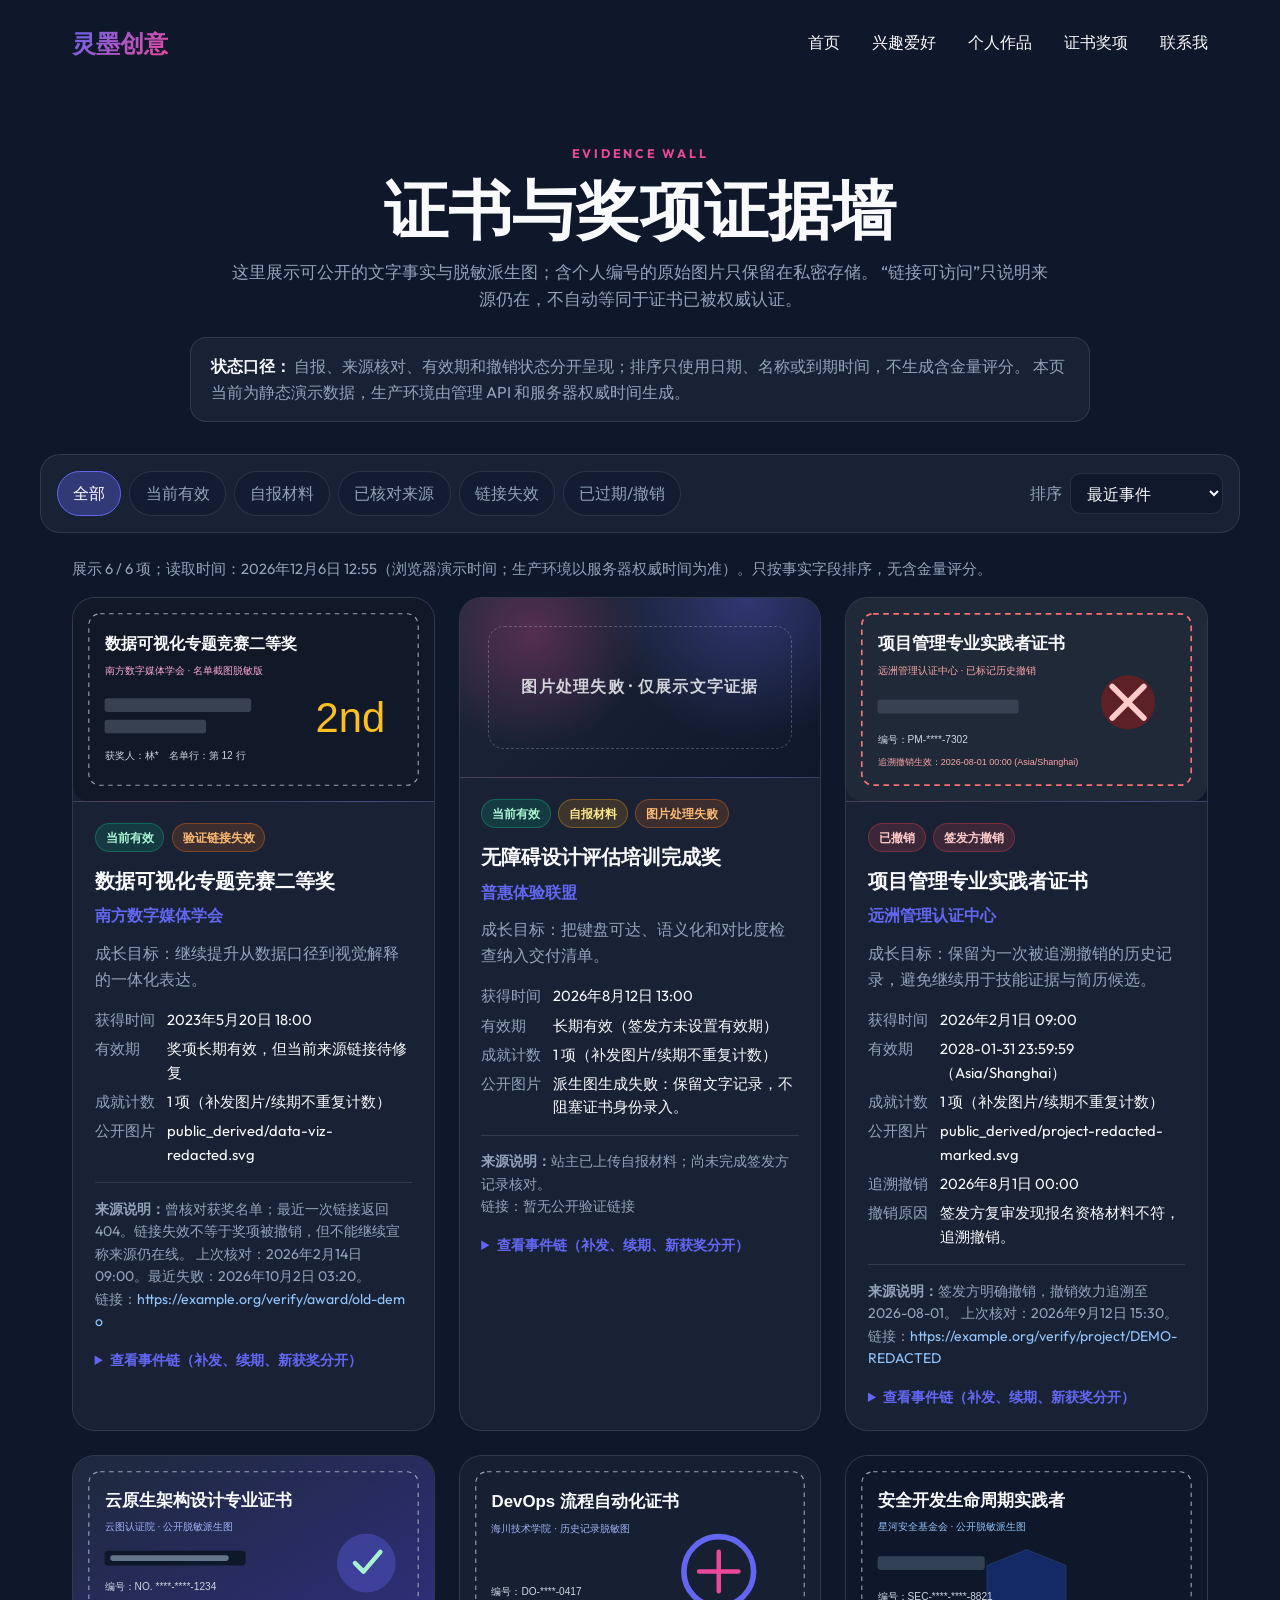
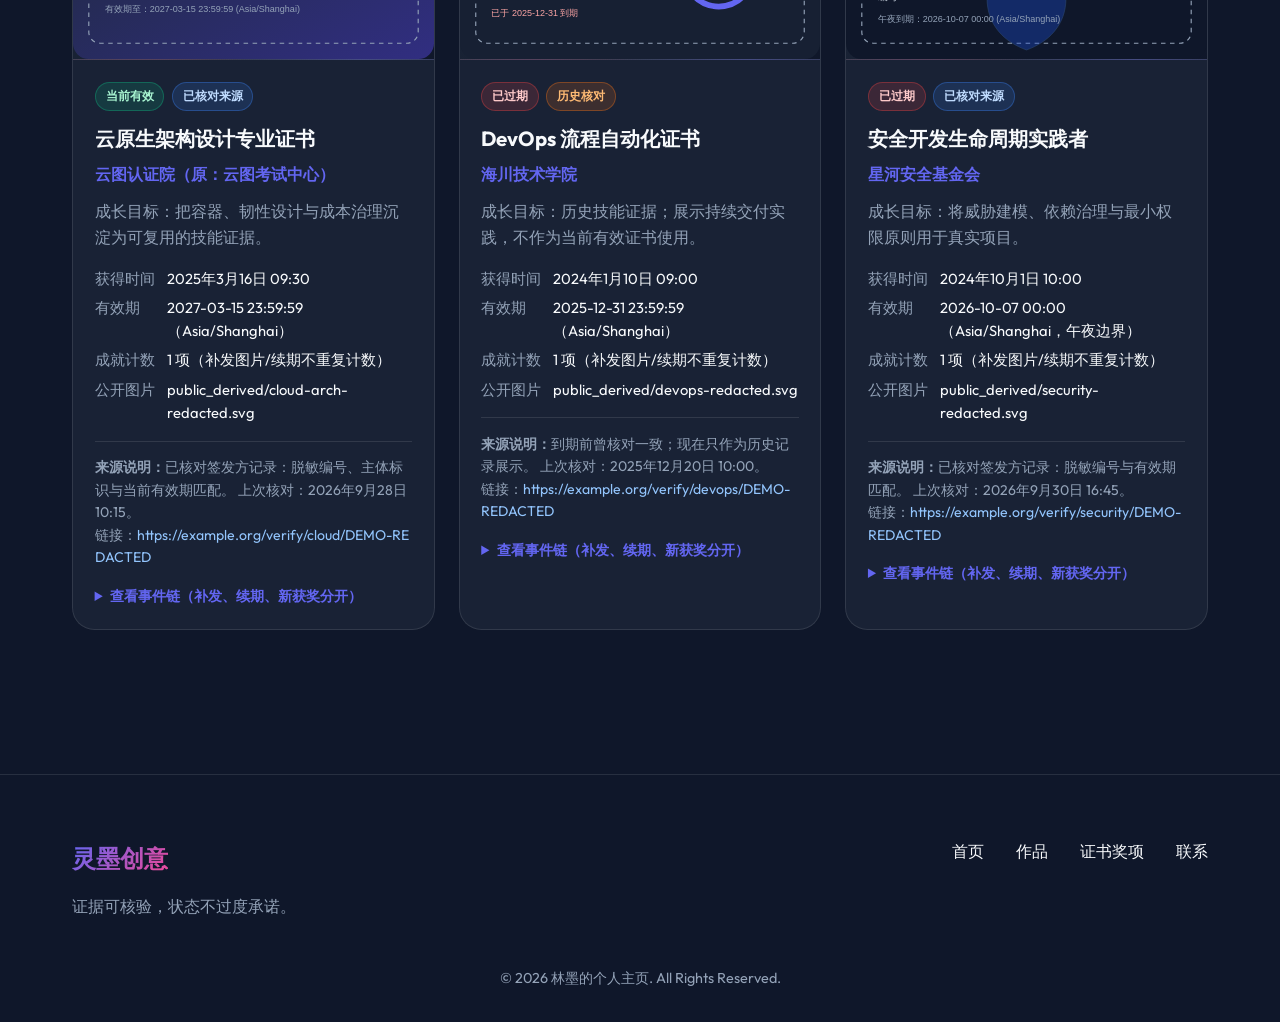
==== certificates.html @ 48c0f349 "[A] 构建证书奖项的证据管理，访客墙展示文字与脱敏图片，站主通过管理API录入签发方、有效期和成长目标，后台数据库保留证书身份及修订。同一证书补发图片、续期和新获奖是不同事件，不能每上传一次图片就新" ====
<!DOCTYPE html>
<html lang="zh-CN">
<head>
  <meta charset="UTF-8">
  <meta name="viewport" content="width=device-width, initial-scale=1.0">
  <title>证书与奖项证据墙 | 林墨</title>
  <link rel="stylesheet" href="css/style.css">
  <link rel="stylesheet" href="css/certificates.css">
  <link href="https://fonts.googleapis.com/css2?family=Outfit:wght@300;400;600;800&family=Noto+Sans+SC:wght@300;400;700&display=swap" rel="stylesheet">
</head>
<body>
  <div id="toast-container"></div>

  <header class="scrolled">
    <div class="container">
      <nav>
        <a href="index.html" class="logo">灵墨创意</a>
        <ul class="nav-links">
          <li><a href="index.html">首页</a></li>
          <li><a href="hobbies.html">兴趣爱好</a></li>
          <li><a href="portfolio.html">个人作品</a></li>
          <li><a href="certificates.html">证书奖项</a></li>
          <li><a href="contact.html">联系我</a></li>
        </ul>
      </nav>
    </div>
  </header>

  <main class="certificate-page">
    <section class="certificate-hero container">
      <p class="eyebrow">EVIDENCE WALL</p>
      <h1>证书与奖项证据墙</h1>
      <p class="lede">
        这里展示可公开的文字事实与脱敏派生图；含个人编号的原始图片只保留在私密存储。
        “链接可访问”只说明来源仍在，不自动等同于证书已被权威认证。
      </p>
      <div class="trust-note glass" role="note">
        <strong>状态口径：</strong>
        自报、来源核对、有效期和撤销状态分开呈现；排序只使用日期、名称或到期时间，不生成含金量评分。
        本页当前为静态演示数据，生产环境由管理 API 和服务器权威时间生成。
      </div>
    </section>

    <section class="container toolbar glass" aria-label="证书筛选与排序">
      <div class="filter-group" role="group" aria-label="按状态筛选">
        <button class="filter-chip active" type="button" data-filter="all">全部</button>
        <button class="filter-chip" type="button" data-filter="valid">当前有效</button>
        <button class="filter-chip" type="button" data-filter="self_reported">自报材料</button>
        <button class="filter-chip" type="button" data-filter="source_verified">已核对来源</button>
        <button class="filter-chip" type="button" data-filter="stale">链接失效</button>
        <button class="filter-chip" type="button" data-filter="invalid">已过期/撤销</button>
      </div>
      <label class="sort-control">
        排序
        <select id="certificate-sort">
          <option value="recent">最近事件</option>
          <option value="expiry">到期时间近→远</option>
          <option value="title">名称 A→Z</option>
        </select>
      </label>
    </section>

    <section class="container">
      <div id="result-meta" class="result-meta" aria-live="polite"></div>
      <div id="certificate-grid" class="certificate-grid"></div>
      <div id="empty-state" class="empty-state glass" hidden>没有符合当前筛选条件的证书或奖项。</div>
    </section>
  </main>

  <template id="certificate-card-template">
    <article class="certificate-card glass">
      <div class="card-visual" aria-hidden="true"></div>
      <div class="card-body">
        <div class="badge-row"></div>
        <h2></h2>
        <p class="issuer"></p>
        <p class="goal"></p>
        <dl class="fact-list"></dl>
        <p class="source-line"></p>
        <details class="event-timeline">
          <summary>查看事件链（补发、续期、新获奖分开）</summary>
          <ol></ol>
        </details>
      </div>
    </article>
  </template>

  <footer>
    <div class="container">
      <div class="footer-content">
        <div class="footer-info">
          <span class="logo">灵墨创意</span>
          <p style="margin-top: 1rem; color: var(--text-muted);">证据可核验，状态不过度承诺。</p>
        </div>
        <ul class="nav-links">
          <li><a href="index.html">首页</a></li>
          <li><a href="portfolio.html">作品</a></li>
          <li><a href="certificates.html">证书奖项</a></li>
          <li><a href="contact.html">联系</a></li>
        </ul>
      </div>
      <div class="footer-bottom">
        <p>&copy; 2026 林墨的个人主页. All Rights Reserved.</p>
      </div>
    </div>
  </footer>

  <script src="js/certificates.js"></script>
  <script src="js/main.js"></script>
</body>
</html>
---- css/style.css ----
:root {
    --primary: #6366f1;
    --primary-dark: #4f46e5;
    --secondary: #ec4899;
    --bg-dark: #0f172a;
    --card-bg: rgba(30, 41, 59, 0.7);
    --glass-border: rgba(255, 255, 255, 0.1);
    --text-white: #f8fafc;
    --text-muted: #94a3b8;
    --font-main: 'Outfit', 'Inter', -apple-system, sans-serif;
    --transition: all 0.3s cubic-bezier(0.4, 0, 0.2, 1);
}

* {
    margin: 0;
    padding: 0;
    box-sizing: border-box;
}

body {
    background-color: var(--bg-dark);
    color: var(--text-white);
    font-family: var(--font-main);
    line-height: 1.6;
    overflow-x: hidden;
}

a {
    text-decoration: none;
    color: inherit;
    transition: var(--transition);
}

ul {
    list-style: none;
}

/* Glassmorphism Utility */
.glass {
    background: var(--card-bg);
    backdrop-filter: blur(12px);
    -webkit-backdrop-filter: blur(12px);
    border: 1px solid var(--glass-border);
}

/* Base Components */
.container {
    max-width: 1200px;
    margin: 0 auto;
    padding: 0 2rem;
}

header {
    position: fixed;
    top: 0;
    width: 100%;
    z-index: 1000;
    padding: 1.5rem 0;
    transition: var(--transition);
}

header.scrolled {
    padding: 1rem 0;
    background: rgba(15, 23, 42, 0.9);
}

nav {
    display: flex;
    justify-content: space-between;
    align-items: center;
}

.logo {
    font-size: 1.5rem;
    font-weight: 800;
    background: linear-gradient(135deg, var(--primary), var(--secondary));
    -webkit-background-clip: text;
    -webkit-text-fill-color: transparent;
}

.nav-links {
    display: flex;
    gap: 2rem;
}

.nav-links a:hover {
    color: var(--primary);
}

/* Toast/Notification System */
#toast-container {
    position: fixed;
    top: 2rem;
    right: 2rem;
    z-index: 1001;
}

.toast {
    padding: 1rem 2rem;
    border-radius: 0.75rem;
    margin-bottom: 1rem;
    animation: slideIn 0.3s ease-out;
    display: flex;
    align-items: center;
    gap: 0.75rem;
    font-weight: 500;
}

.toast.success { background: #10b981; }
.toast.error { background: #ef4444; }

@keyframes slideIn {
    from { transform: translateX(100%); opacity: 0; }
    to { transform: translateX(0); opacity: 1; }
}

/* Footer */
footer {
    padding: 4rem 0 2rem;
    border-top: 1px solid var(--glass-border);
    margin-top: 4rem;
}

.footer-content {
    display: flex;
    justify-content: space-between;
    flex-wrap: wrap;
    gap: 2rem;
}

.footer-bottom {
    text-align: center;
    margin-top: 3rem;
    color: var(--text-muted);
    font-size: 0.9rem;
}
---- css/certificates.css ----
.certificate-page {
  padding: 9rem 0 5rem;
}

.certificate-hero {
  text-align: center;
  margin-bottom: 2rem;
}

.eyebrow {
  color: var(--secondary);
  font-weight: 700;
  letter-spacing: .22em;
  font-size: .78rem;
  margin-bottom: .75rem;
}

.certificate-hero h1 {
  font-size: clamp(2.2rem, 5vw, 4.5rem);
  line-height: 1.05;
  margin-bottom: 1rem;
}

.lede {
  max-width: 820px;
  margin: 0 auto;
  color: var(--text-muted);
  font-size: 1.05rem;
}

.trust-note {
  max-width: 900px;
  margin: 1.5rem auto 0;
  padding: 1rem 1.25rem;
  border-radius: 1rem;
  text-align: left;
  color: var(--text-muted);
}

.trust-note strong { color: var(--text-white); }

.toolbar {
  display: flex;
  justify-content: space-between;
  align-items: center;
  gap: 1rem;
  flex-wrap: wrap;
  border-radius: 1.25rem;
  padding: 1rem;
  margin-bottom: 1.5rem;
}

.filter-group {
  display: flex;
  gap: .5rem;
  flex-wrap: wrap;
}

.filter-chip {
  border: 1px solid var(--glass-border);
  background: rgba(15, 23, 42, .45);
  color: var(--text-muted);
  border-radius: 999px;
  padding: .55rem .95rem;
  cursor: pointer;
  font: inherit;
  transition: var(--transition);
}

.filter-chip:hover,
.filter-chip.active {
  color: white;
  border-color: var(--primary);
  background: rgba(99, 102, 241, .35);
}

.sort-control {
  display: flex;
  align-items: center;
  gap: .5rem;
  color: var(--text-muted);
}

.sort-control select {
  background: rgba(15, 23, 42, .8);
  color: var(--text-white);
  border: 1px solid var(--glass-border);
  border-radius: .65rem;
  padding: .55rem .75rem;
  font: inherit;
}

.result-meta {
  color: var(--text-muted);
  margin: 0 0 1rem;
  font-size: .92rem;
}

.certificate-grid {
  display: grid;
  grid-template-columns: repeat(auto-fit, minmax(320px, 1fr));
  gap: 1.5rem;
}

.certificate-card {
  display: flex;
  flex-direction: column;
  border-radius: 1.4rem;
  overflow: hidden;
  transition: var(--transition);
}

.certificate-card:hover {
  transform: translateY(-6px);
  border-color: rgba(99, 102, 241, .7);
}

.card-visual {
  min-height: 180px;
  background:
    radial-gradient(circle at 20% 20%, rgba(236, 72, 153, .28), transparent 35%),
    radial-gradient(circle at 80% 0%, rgba(99, 102, 241, .34), transparent 42%),
    linear-gradient(135deg, rgba(30, 41, 59, .95), rgba(15, 23, 42, .95));
  border-bottom: 1px solid var(--glass-border);
  position: relative;
}

.card-visual img {
  position: relative;
  display: block;
  width: 100%;
  height: 100%;
  min-height: 180px;
  object-fit: cover;
}

.card-visual.is-missing::before {
  content: '';
  position: absolute;
  inset: 28px;
  border: 1px dashed rgba(255, 255, 255, .22);
  border-radius: 1rem;
}

.card-visual.is-missing::after {
  content: '图片处理失败 · 仅展示文字证据';
  position: absolute;
  left: 50%;
  top: 50%;
  transform: translate(-50%, -50%);
  white-space: nowrap;
  color: rgba(248, 250, 252, .82);
  font-weight: 700;
  letter-spacing: .08em;
}

.card-visual.is-revoked {
  outline: inset 0 0 0 3px rgba(239, 68, 68, .55);
  outline-offset: -3px;
}

.card-body { padding: 1.35rem; }

.badge-row {
  display: flex;
  gap: .45rem;
  flex-wrap: wrap;
  margin-bottom: .8rem;
}

.badge {
  display: inline-flex;
  align-items: center;
  border-radius: 999px;
  padding: .22rem .62rem;
  font-size: .78rem;
  font-weight: 700;
  border: 1px solid transparent;
}

.badge-valid { color: #a7f3d0; background: rgba(16, 185, 129, .16); border-color: rgba(16, 185, 129, .35); }
.badge-self { color: #fde68a; background: rgba(245, 158, 11, .16); border-color: rgba(245, 158, 11, .35); }
.badge-source { color: #bfdbfe; background: rgba(59, 130, 246, .16); border-color: rgba(59, 130, 246, .35); }
.badge-stale { color: #fdba74; background: rgba(249, 115, 22, .16); border-color: rgba(249, 115, 22, .35); }
.badge-invalid { color: #fecaca; background: rgba(239, 68, 68, .16); border-color: rgba(239, 68, 68, .35); }

.certificate-card h2 { font-size: 1.28rem; margin-bottom: .35rem; }
.issuer { color: var(--primary); font-weight: 600; margin-bottom: .75rem; }
.goal { color: var(--text-muted); margin-bottom: 1rem; }

.fact-list {
  display: grid;
  grid-template-columns: auto 1fr;
  gap: .35rem .75rem;
  margin-bottom: 1rem;
  font-size: .92rem;
}

.fact-list dt { color: var(--text-muted); }
.fact-list dd { color: var(--text-white); }

.source-line {
  color: var(--text-muted);
  font-size: .88rem;
  border-top: 1px solid var(--glass-border);
  padding-top: .9rem;
}

.source-line a {
  color: #93c5fd;
  word-break: break-all;
}

.source-line a:hover { color: #bfdbfe; }

.event-timeline {
  margin-top: 1rem;
  font-size: .9rem;
}

.event-timeline summary {
  cursor: pointer;
  color: var(--primary);
  font-weight: 600;
}

.event-timeline ol {
  margin: .75rem 0 0 1.1rem;
  color: var(--text-muted);
}

.event-timeline li { margin-bottom: .45rem; }

.empty-state {
  padding: 3rem;
  border-radius: 1.4rem;
  text-align: center;
  color: var(--text-muted);
}

@media (max-width: 640px) {
  .container { padding: 0 1rem; }
  .toolbar { align-items: stretch; }
  .sort-control, .sort-control select { width: 100%; }
  .certificate-grid { grid-template-columns: 1fr; }
}
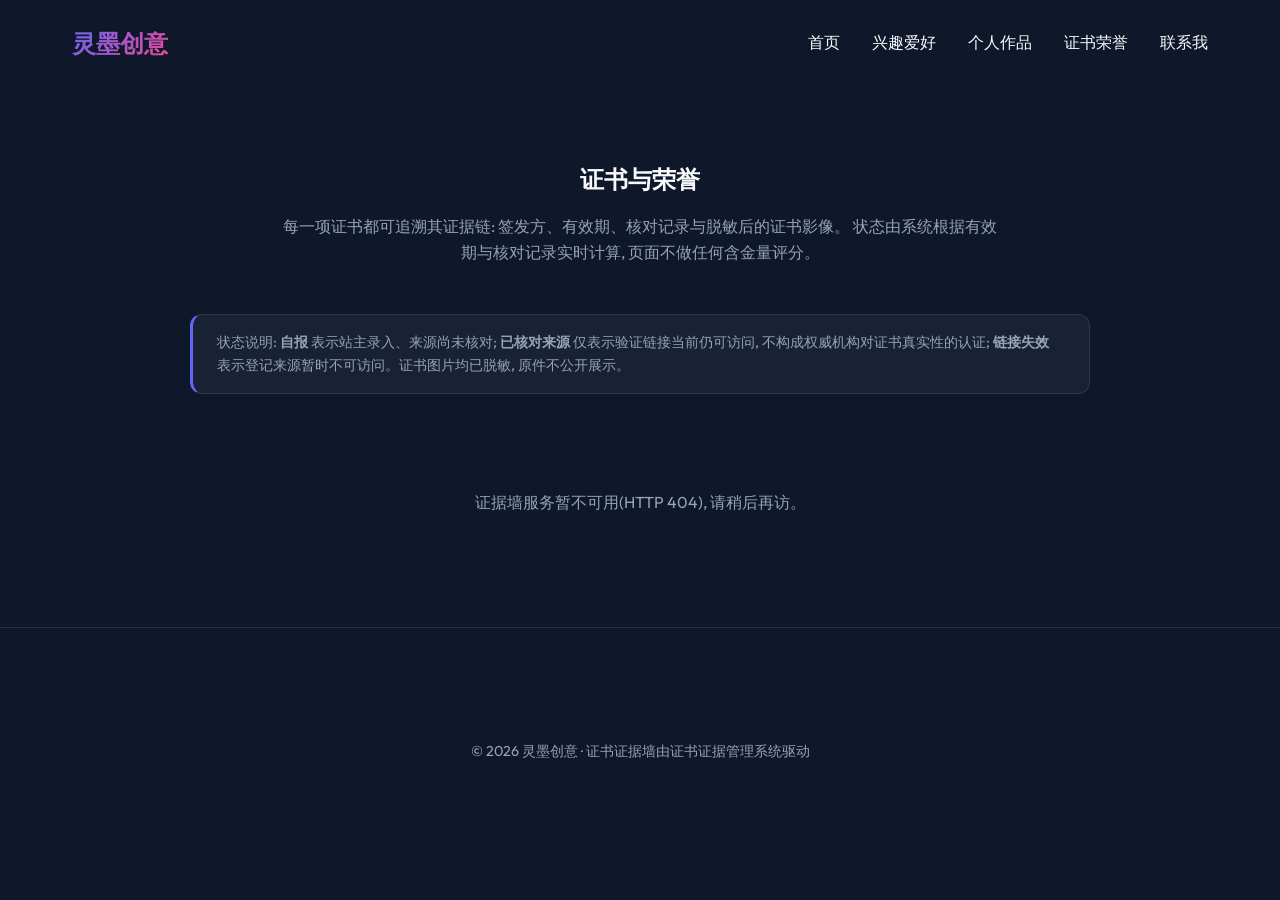
==== commit 30bad4ae: "[B] 构建证书奖项的证据管理，访客墙展示文字与脱敏图片，站主通过管理API录入签发方、有效期和成长目标，后台数据库保留证书身份及修订。同一证书补发图片、续期和新获奖是不同事件，不能每上传一次图片就新" ====
--- a/certificates.html
+++ b/certificates.html
@@ -1,111 +1,113 @@
 <!DOCTYPE html>
 <html lang="zh-CN">
 <head>
-  <meta charset="UTF-8">
-  <meta name="viewport" content="width=device-width, initial-scale=1.0">
-  <title>证书与奖项证据墙 | 林墨</title>
-  <link rel="stylesheet" href="css/style.css">
-  <link rel="stylesheet" href="css/certificates.css">
-  <link href="https://fonts.googleapis.com/css2?family=Outfit:wght@300;400;600;800&family=Noto+Sans+SC:wght@300;400;700&display=swap" rel="stylesheet">
+    <meta charset="UTF-8">
+    <meta name="viewport" content="width=device-width, initial-scale=1.0">
+    <title>证书与荣誉 | 证据墙</title>
+    <link rel="stylesheet" href="css/style.css">
+    <link href="https://fonts.googleapis.com/css2?family=Outfit:wght@300;400;600;800&family=Noto+Sans+SC:wght@300;400;700&display=swap" rel="stylesheet">
+    <style>
+        .page-header { padding: 10rem 0 3rem; text-align: center; }
+        .page-header p { color: var(--text-muted); max-width: 720px; margin: 1rem auto 0; }
+
+        .disclaimer {
+            max-width: 900px; margin: 0 auto 3rem; padding: 1rem 1.5rem;
+            border-radius: 0.75rem; color: var(--text-muted); font-size: 0.9rem;
+            border-left: 3px solid var(--primary);
+        }
+
+        .cert-group { max-width: 900px; margin: 0 auto 1.5rem; border-radius: 1rem; overflow: hidden; }
+        .cert-group summary {
+            cursor: pointer; padding: 1.1rem 1.5rem; display: flex;
+            justify-content: space-between; align-items: center;
+            font-weight: 600; font-size: 1.1rem; list-style: none;
+        }
+        .cert-group summary::-webkit-details-marker { display: none; }
+        .cert-group summary .count {
+            font-size: 0.85rem; color: var(--text-muted);
+            border: 1px solid var(--glass-border); border-radius: 999px;
+            padding: 0.1rem 0.8rem;
+        }
+        .cert-group .group-body { padding: 0 1.5rem 1.5rem; display: grid; gap: 1.25rem; }
+
+        .cert-card { padding: 1.5rem; border-radius: 1rem; display: grid; grid-template-columns: 1fr; gap: 1rem; }
+        @media (min-width: 720px) { .cert-card.with-image { grid-template-columns: 220px 1fr; } }
+
+        .cert-card img.derived {
+            width: 100%; border-radius: 0.5rem; border: 1px solid var(--glass-border);
+            image-rendering: pixelated; background: #000;
+        }
+        .redacted-note { font-size: 0.75rem; color: var(--text-muted); margin-top: 0.4rem; }
+
+        .cert-title { font-size: 1.25rem; font-weight: 700; margin-bottom: 0.35rem; }
+        .cert-issuer { color: var(--text-muted); font-size: 0.95rem; }
+        .cert-issuer .former { font-size: 0.8rem; opacity: 0.8; }
+        .cert-meta { display: flex; flex-wrap: wrap; gap: 0.5rem 1.25rem; margin: 0.75rem 0; font-size: 0.88rem; color: var(--text-muted); }
+        .cert-goal { font-size: 0.9rem; margin: 0.4rem 0 0.8rem; }
+        .cert-goal strong { color: var(--primary); font-weight: 600; }
+
+        .badges { display: flex; flex-wrap: wrap; gap: 0.5rem; align-items: center; }
+        .badge { font-size: 0.78rem; padding: 0.2rem 0.75rem; border-radius: 999px; font-weight: 600; }
+        .badge-valid     { background: rgba(16,185,129,.18); color: #34d399; border: 1px solid rgba(16,185,129,.4); }
+        .badge-expiring  { background: rgba(245,158,11,.16); color: #fbbf24; border: 1px solid rgba(245,158,11,.4); }
+        .badge-expired   { background: rgba(148,163,184,.15); color: #94a3b8; border: 1px solid rgba(148,163,184,.35); }
+        .badge-revoked   { background: rgba(239,68,68,.16); color: #f87171; border: 1px solid rgba(239,68,68,.4); }
+        .badge-self      { background: rgba(99,102,241,.15); color: #a5b4fc; border: 1px solid rgba(99,102,241,.35); }
+        .badge-checked   { background: rgba(56,189,248,.15); color: #38bdf8; border: 1px solid rgba(56,189,248,.35); }
+        .badge-linkfail  { background: rgba(249,115,22,.15); color: #fb923c; border: 1px solid rgba(249,115,22,.35); }
+
+        .verify-link { font-size: 0.85rem; color: var(--primary); word-break: break-all; }
+        .verify-note { font-size: 0.75rem; color: var(--text-muted); margin-top: 0.25rem; }
+
+        .sort-note { text-align: center; color: var(--text-muted); font-size: 0.85rem; margin: 2.5rem auto 0; max-width: 700px; }
+        .wall-status { text-align: center; color: var(--text-muted); padding: 3rem 1rem; }
+    </style>
 </head>
 <body>
-  <div id="toast-container"></div>
+    <header>
+        <div class="container">
+            <nav>
+                <a href="index.html" class="logo">灵墨创意</a>
+                <ul class="nav-links">
+                    <li><a href="index.html">首页</a></li>
+                    <li><a href="hobbies.html">兴趣爱好</a></li>
+                    <li><a href="portfolio.html">个人作品</a></li>
+                    <li><a href="certificates.html">证书荣誉</a></li>
+                    <li><a href="contact.html">联系我</a></li>
+                </ul>
+            </nav>
+        </div>
+    </header>
 
-  <header class="scrolled">
-    <div class="container">
-      <nav>
-        <a href="index.html" class="logo">灵墨创意</a>
-        <ul class="nav-links">
-          <li><a href="index.html">首页</a></li>
-          <li><a href="hobbies.html">兴趣爱好</a></li>
-          <li><a href="portfolio.html">个人作品</a></li>
-          <li><a href="certificates.html">证书奖项</a></li>
-          <li><a href="contact.html">联系我</a></li>
-        </ul>
-      </nav>
-    </div>
-  </header>
-
-  <main class="certificate-page">
-    <section class="certificate-hero container">
-      <p class="eyebrow">EVIDENCE WALL</p>
-      <h1>证书与奖项证据墙</h1>
-      <p class="lede">
-        这里展示可公开的文字事实与脱敏派生图；含个人编号的原始图片只保留在私密存储。
-        “链接可访问”只说明来源仍在，不自动等同于证书已被权威认证。
-      </p>
-      <div class="trust-note glass" role="note">
-        <strong>状态口径：</strong>
-        自报、来源核对、有效期和撤销状态分开呈现；排序只使用日期、名称或到期时间，不生成含金量评分。
-        本页当前为静态演示数据，生产环境由管理 API 和服务器权威时间生成。
-      </div>
+    <section class="page-header">
+        <div class="container">
+            <h1>证书与荣誉</h1>
+            <p>每一项证书都可追溯其证据链: 签发方、有效期、核对记录与脱敏后的证书影像。
+               状态由系统根据有效期与核对记录实时计算, 页面不做任何含金量评分。</p>
+        </div>
     </section>
 
-    <section class="container toolbar glass" aria-label="证书筛选与排序">
-      <div class="filter-group" role="group" aria-label="按状态筛选">
-        <button class="filter-chip active" type="button" data-filter="all">全部</button>
-        <button class="filter-chip" type="button" data-filter="valid">当前有效</button>
-        <button class="filter-chip" type="button" data-filter="self_reported">自报材料</button>
-        <button class="filter-chip" type="button" data-filter="source_verified">已核对来源</button>
-        <button class="filter-chip" type="button" data-filter="stale">链接失效</button>
-        <button class="filter-chip" type="button" data-filter="invalid">已过期/撤销</button>
-      </div>
-      <label class="sort-control">
-        排序
-        <select id="certificate-sort">
-          <option value="recent">最近事件</option>
-          <option value="expiry">到期时间近→远</option>
-          <option value="title">名称 A→Z</option>
-        </select>
-      </label>
-    </section>
+    <div class="container">
+        <div class="disclaimer glass" id="verification-note">
+            状态说明: <strong>自报</strong> 表示站主录入、来源尚未核对;
+            <strong>已核对来源</strong> 仅表示验证链接当前仍可访问, 不构成权威机构对证书真实性的认证;
+            <strong>链接失效</strong> 表示登记来源暂时不可访问。证书图片均已脱敏, 原件不公开展示。
+        </div>
+        <main id="wall">
+            <div class="wall-status">证据数据加载中…</div>
+        </main>
+        <p class="sort-note" id="sort-note"></p>
+    </div>
 
-    <section class="container">
-      <div id="result-meta" class="result-meta" aria-live="polite"></div>
-      <div id="certificate-grid" class="certificate-grid"></div>
-      <div id="empty-state" class="empty-state glass" hidden>没有符合当前筛选条件的证书或奖项。</div>
-    </section>
-  </main>
+    <footer>
+        <div class="container">
+            <div class="footer-bottom">
+                <p>&copy; 2026 灵墨创意 · 证书证据墙由证书证据管理系统驱动</p>
+            </div>
+        </div>
+    </footer>
 
-  <template id="certificate-card-template">
-    <article class="certificate-card glass">
-      <div class="card-visual" aria-hidden="true"></div>
-      <div class="card-body">
-        <div class="badge-row"></div>
-        <h2></h2>
-        <p class="issuer"></p>
-        <p class="goal"></p>
-        <dl class="fact-list"></dl>
-        <p class="source-line"></p>
-        <details class="event-timeline">
-          <summary>查看事件链（补发、续期、新获奖分开）</summary>
-          <ol></ol>
-        </details>
-      </div>
-    </article>
-  </template>
-
-  <footer>
-    <div class="container">
-      <div class="footer-content">
-        <div class="footer-info">
-          <span class="logo">灵墨创意</span>
-          <p style="margin-top: 1rem; color: var(--text-muted);">证据可核验，状态不过度承诺。</p>
-        </div>
-        <ul class="nav-links">
-          <li><a href="index.html">首页</a></li>
-          <li><a href="portfolio.html">作品</a></li>
-          <li><a href="certificates.html">证书奖项</a></li>
-          <li><a href="contact.html">联系</a></li>
-        </ul>
-      </div>
-      <div class="footer-bottom">
-        <p>&copy; 2026 林墨的个人主页. All Rights Reserved.</p>
-      </div>
-    </div>
-  </footer>
-
-  <script src="js/certificates.js"></script>
-  <script src="js/main.js"></script>
+    <script src="js/main.js"></script>
+    <script src="js/certificates.js"></script>
 </body>
 </html>
